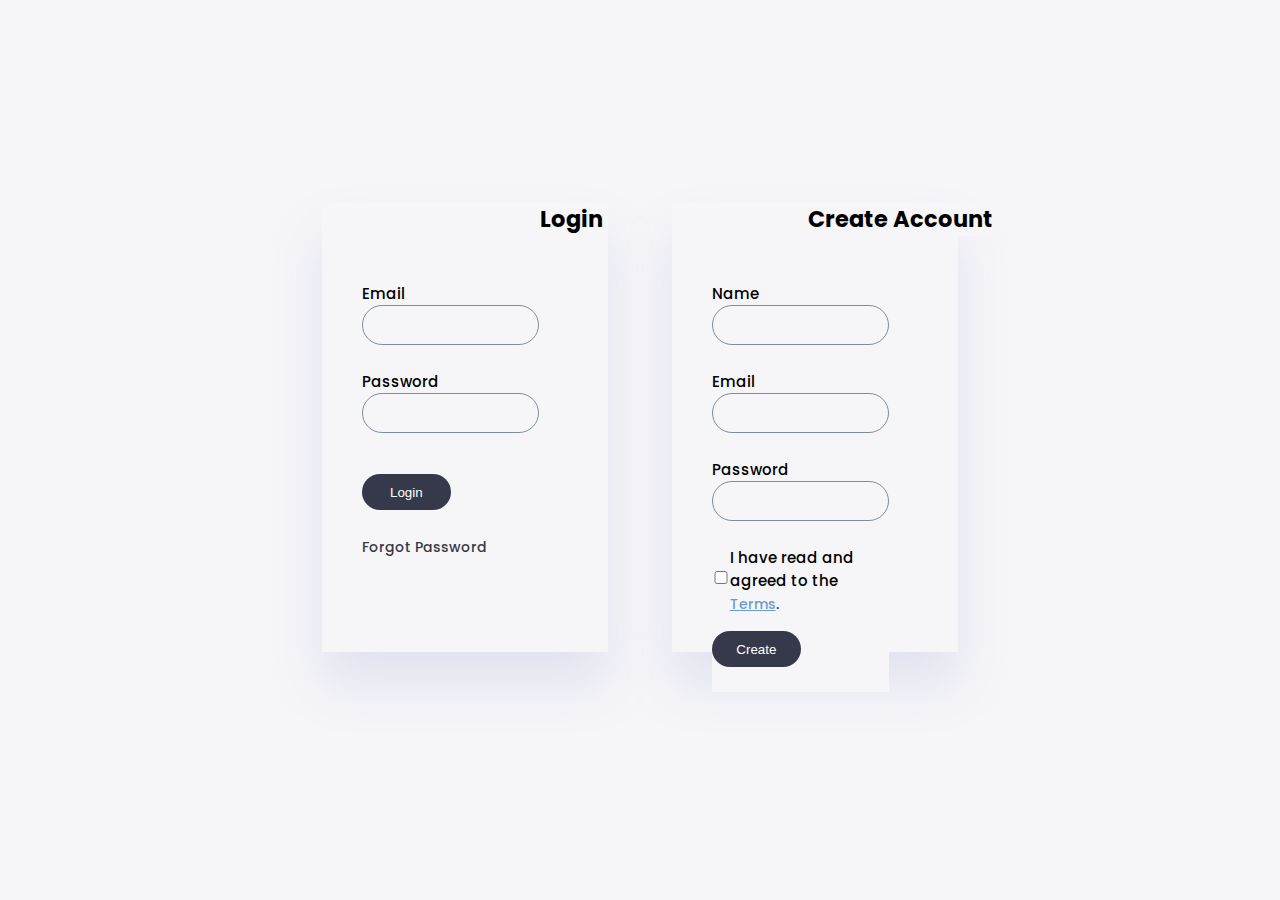
==== form/minimalist-forms-1/index.html @ ad121b38 "portfolio HTML" ====
<!DOCTYPE html>
<html lang="en">
<head>
    <meta charset="UTF-8">
    <meta name="viewport" content="width=device-width, initial-scale=1.0">
    <!-- Style CSS -->
    <link rel="stylesheet" href="style.css">
    <title>Minimalist Form | david-7279</title>
</head>
<body>
    <!-- Main Content -->
    <main>
        <div class="main-content">
            <div class="container">
            <!-- Form Login -->
            <div class="left">
                <h2 class="title-login">Login</h2>
                <div class="form-box">
                    <form action="page.php" method="POST">
                            <label for="email">Email</label>
                            <input type="email" id="email" name="email" required>                            
                            <label for="lname">Password</label>
                            <input type="password" id="password" name="password" maxlength="30" required>
                            <input type="submit" value="Login">
                            <br>
                            <a href="#">Forgot Password</a>
                    </form>
                </div>
            </div>
            <!-- End Of Form Login-->

            <!-- Form Create -->
                <div class="right">
                    <h2 class="title-create">Create Account</h2>
                    <div class="form-box">
                        <form action="page.php" method="POST">    
                                <label for="name">Name</label>
                                <input type="text" id="name" name="name" required>
                                <label for="email">Email</label>
                                <input type="email" id="email" name="email" required>
                                <label for="lname">Password</label>
                                <input type="password" id="password" name="password" maxlength="30" required>
           
                            <div class="checkbox">
                                <input type="checkbox" id="checkbox" name="checkbox"required>
                                    <label for="terms"> I have read and agreed to the <a href="https://www.google.com/" target="_blank"><u class="active">Terms</u>.</a></label>
                            </div>   
                                <input type="submit" value="Create"> 
                        </form>
                    </div>
                </div>
                <!-- End Of Form Create-->
            </div>
        </div>
    </main>
    <!-- End Of Main Content -->
</body>
</html>
---- form/minimalist-forms-1/style.css ----
@import url('https://fonts.googleapis.com/css2?family=Poppins:wght@300;400;500;600;700;800&display=swap');

/* Variables */
:root{
    --color-primary: #6C9BCF;
    --color-white: #fff;
    --color-info-dark: #7d8da1;
    --color-dark: #363949;
    --color-light: rgba(132, 139, 200, 0.18);
    --color-background: #f6f6f9;

    --card-border-radius: 2rem;

    --box-shadow: 0 2rem 3rem var(--color-light);
    --box-shadow-hover: 0 1rem 1.5rem var(--color-light);
}
/* End Of Variables */

*{
    margin: 0;
    padding: 0;
    outline: 0;
    appearance: 0;
    text-decoration: none;
    box-sizing: border-box;
    background-color: var(--color-background);
}

body{
    font-weight: 500;
    font-size: 15px;
    font-family: 'Poppins', sans-serif;
}

.main-content {
    padding: 200px 0 20px;
    margin-bottom: 2rem;
}

/* Title Forms Login and Create */
.title-create,
.title-login {
    position: absolute;
}

.title-create {
    margin-left: 8.5rem ;
}

.title-login {
    margin-left: 13.6rem;
}
/* End Of Title Forms Login and Create */

.container{
    display: flex;
    justify-content: space-between;
    align-items: flex-start;
    width: 50%;
    height: 50vh;
    background: var(--color-background);
    margin: 0 auto;
    border: 2px solid var(--color-background);
    transition: all 0.3s ease;
}

/* Form Login */
.container .left {
    float: left;
    width: 50%;
    height: 50vh;
    background: var(--color-background);
    box-shadow: var(--box-shadow);
    box-sizing: border-box;
    margin-right: 2rem;
    transition: all 0.3s ease;
}

/* Form Create */
.container .right {
    float: right;
    width: 50%;
    height: 50vh;
    background: var(--color-background);
    box-shadow: var(--box-shadow);
    box-sizing: border-box;
    margin-left: 2rem;
    transition: all 0.3s ease;
}

.container .right:hover,
.container .left:hover {
    box-shadow: var(--box-shadow-hover);
}

.form-box{
    width: 90%;
    height: 50vh;
    padding: 80px 40px;
    box-sizing: border-box;
    background: var(--color-background);
}

/* Forms Inputs */
.form-box input {
    width: 100% ;
    margin-bottom: 25px;
}

.form-box input[type="text"],
.form-box input[type="email"],
.form-box input[type="password"] {
    border: 1px solid var(--color-info-dark);
    border-radius: var(--card-border-radius);
    height: 2.5rem;
    width: 100%;
    padding: 10px;
}
 
.form-box input[type="submit"] {
    margin-top: 1rem;
    width: 50%;
    border: none;
    outline: none;
    height: 4vh;
    color: var(--color-white);
    background: var(--color-dark);
    border-radius: var(--card-border-radius);
    cursor: pointer;
    transition: all 0.5s ease-in-out;
}

.form-box input[type="submit"]:hover {
   background: var(--color-primary);
}
.form-box .checkbox {
    padding: 0;
    display: flex;
    justify-content: flex-start; /* Alinhe à esquerda */
    align-items: center;
}

.form-box input[type="checkbox"] {
    margin-top: 1.2rem;
    width: 2rem;
    height: 1.5vh;
    color: var(--color-white);
    background: var(--color-dark);
    cursor: pointer;
    transition: all 0.5s ease-in-out;
}

.form-box a{
    color: var(--color-dark);
    border: none;
    font-size: 14px;
    transition: all 0.3s ease;
 }

 .form-box a:hover{
    color: var(--color-primary);
 }

.form-box label u {
    color: var(--color-primary);
    text-decoration: underline;
}
/* End Of Forms */

/* Responsive */ 
@media (max-width: 1200px) {
    .container {
        flex-direction: column;
    }

    .container .left,
    .container .right {
        width: 100%;
        margin: 0;
    }

    .form-container {
        display: flex;
        flex-direction: column;
        align-items: center;
    }

    .form-box {
        width: 100%;
        margin: 0 0 2rem;
    }

    .form-box .forgot-password {
        text-align: center;
    }

    .container .right {
        order: 1;
        margin-top: 2.5rem;
    }

    .title-login, .title-create {
        text-align: center;
        margin: auto;
    }

    .title-create {
        margin-left: 9rem;
    }
    
    .title-login {
        margin-left: 12rem;
    }
}

@media (max-width: 768px) {
    .container {
        flex-direction: column;
    }

    .container .left,
    .container .right {
        width: 100%;
        margin: 0;
    }

    .form-container {
        display: flex;
        flex-direction: column;
        align-items: center;
    }

    .form-box {
        width: 100%;
        margin: 0 0 2rem;
    }

    .form-box .forgot-password {
        text-align: center;
    }

    .container .right {
        order: 1;
        margin-top: 2.5rem;
    }

    .title-login, .title-create {
        text-align: center;
        margin: auto;
    }

    .title-create {
        right: 37%;
    }
    
    .title-login {
        left: 45%;
    }
}
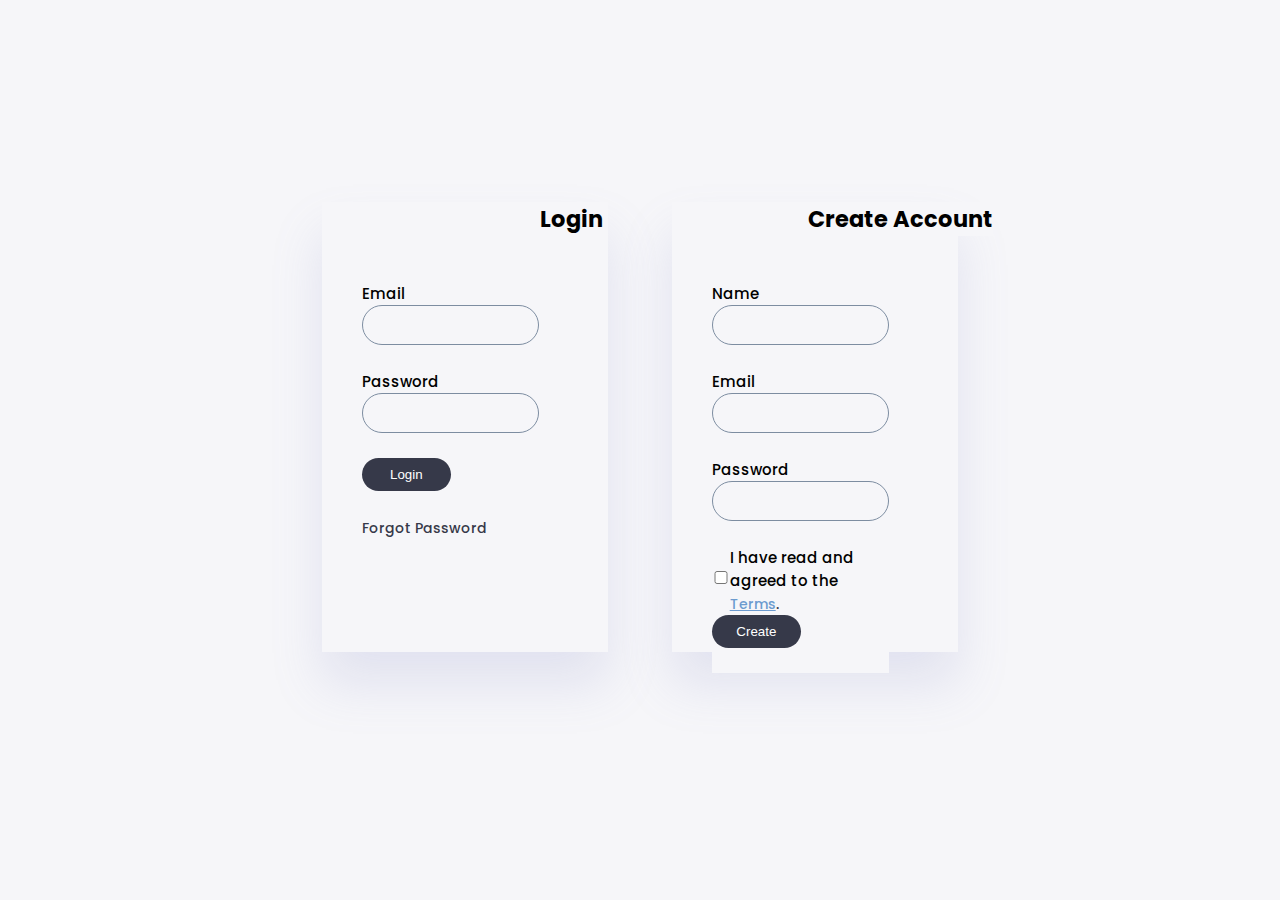
==== commit c6f5ceb4: "Formspree Configuration,  ReadMe | david-7279" ====
--- a/form/minimalist-forms-1/index.html
+++ b/form/minimalist-forms-1/index.html
@@ -4,7 +4,7 @@
     <meta charset="UTF-8">
     <meta name="viewport" content="width=device-width, initial-scale=1.0">
     <!-- Style CSS -->
-    <link rel="stylesheet" href="style.css">
+    <link rel="stylesheet" href="assets/style.css">
     <title>Minimalist Form | david-7279</title>
 </head>
 <body>
@@ -16,7 +16,7 @@
             <div class="left">
                 <h2 class="title-login">Login</h2>
                 <div class="form-box">
-                    <form action="page.php" method="POST">
+                    <form action="https://formspree.io/f/xeqbdnlq" method="POST">
                             <label for="email">Email</label>
                             <input type="email" id="email" name="email" required>                            
                             <label for="lname">Password</label>
@@ -33,7 +33,7 @@
                 <div class="right">
                     <h2 class="title-create">Create Account</h2>
                     <div class="form-box">
-                        <form action="page.php" method="POST">    
+                        <form action="https://formspree.io/f/xeqbdnlq" method="POST">    
                                 <label for="name">Name</label>
                                 <input type="text" id="name" name="name" required>
                                 <label for="email">Email</label>
--- a/form/minimalist-forms-1/assets/style.css
+++ b/form/minimalist-forms-1/assets/style.css
@@ -0,0 +1,258 @@
+@import url('https://fonts.googleapis.com/css2?family=Poppins:wght@300;400;500;600;700;800&display=swap');
+
+/* Variables */
+:root{
+    --color-primary: #6C9BCF;
+    --color-white: #fff;
+    --color-info-dark: #7d8da1;
+    --color-dark: #363949;
+    --color-light: rgba(132, 139, 200, 0.18);
+    --color-background: #f6f6f9;
+
+    --card-border-radius: 2rem;
+
+    --box-shadow: 0 2rem 3rem var(--color-light);
+    --box-shadow-hover: 0 1rem 1.5rem var(--color-light);
+}
+/* End Of Variables */
+
+*{
+    margin: 0;
+    padding: 0;
+    outline: 0;
+    appearance: 0;
+    text-decoration: none;
+    box-sizing: border-box;
+    background-color: var(--color-background);
+}
+
+body{
+    font-weight: 500;
+    font-size: 15px;
+    font-family: 'Poppins', sans-serif;
+}
+
+.main-content {
+    padding: 200px 0 20px;
+    margin-bottom: 2rem;
+}
+
+/* Title Forms Login and Create */
+.title-create,
+.title-login {
+    position: absolute;
+}
+
+.title-create {
+    margin-left: 8.5rem ;
+}
+
+.title-login {
+    margin-left: 13.6rem;
+}
+/* End Of Title Forms Login and Create */
+
+.container{
+    display: flex;
+    justify-content: space-between;
+    align-items: flex-start;
+    width: 50%;
+    height: 50vh;
+    background: var(--color-background);
+    margin: 0 auto;
+    border: 2px solid var(--color-background);
+    transition: all 0.3s ease;
+}
+
+/* Form Login */
+.container .left {
+    float: left;
+    width: 50%;
+    height: 50vh;
+    background: var(--color-background);
+    box-shadow: var(--box-shadow);
+    box-sizing: border-box;
+    margin-right: 2rem;
+    transition: all 0.3s ease;
+}
+
+/* Form Create */
+.container .right {
+    float: right;
+    width: 50%;
+    height: 50vh;
+    background: var(--color-background);
+    box-shadow: var(--box-shadow);
+    box-sizing: border-box;
+    margin-left: 2rem;
+    transition: all 0.3s ease;
+}
+
+.container .right:hover,
+.container .left:hover {
+    box-shadow: var(--box-shadow-hover);
+}
+
+.form-box{
+    width: 90%;
+    height: 50vh;
+    padding: 80px 40px;
+    box-sizing: border-box;
+    background: var(--color-background);
+}
+
+/* Forms Inputs */
+.form-box input {
+    width: 100% ;
+    margin-bottom: 25px;
+}
+
+.form-box input[type="text"],
+.form-box input[type="email"],
+.form-box input[type="password"] {
+    border: 1px solid var(--color-info-dark);
+    border-radius: var(--card-border-radius);
+    height: 2.5rem;
+    width: 100%;
+    padding: 10px;
+}
+ 
+.form-box input[type="submit"] {
+    width: 50%;
+    border: none;
+    outline: none;
+    height: 3.7vh;
+    color: var(--color-white);
+    background: var(--color-dark);
+    border-radius: var(--card-border-radius);
+    cursor: pointer;
+    transition: all 0.5s ease-in-out;
+}
+
+.form-box input[type="submit"]:hover {
+   background: var(--color-primary);
+}
+.form-box .checkbox {
+    padding: 0;
+    display: flex;
+    justify-content: flex-start; /* Alinhe à esquerda */
+    align-items: center;
+}
+
+.form-box input[type="checkbox"] {
+    margin-top: 1.2rem;
+    width: 2rem;
+    height: 1.5vh;
+    color: var(--color-white);
+    background: var(--color-dark);
+    cursor: pointer;
+    transition: all 0.5s ease-in-out;
+}
+
+.form-box a{
+    color: var(--color-dark);
+    border: none;
+    font-size: 14px;
+    transition: all 0.3s ease;
+ }
+
+ .form-box a:hover{
+    color: var(--color-primary);
+ }
+
+.form-box label u {
+    color: var(--color-primary);
+    text-decoration: underline;
+}
+/* End Of Forms */
+
+/* Responsive */ 
+@media (max-width: 1200px) {
+    .container {
+        flex-direction: column;
+    }
+
+    .container .left,
+    .container .right {
+        width: 100%;
+        margin: 0;
+    }
+
+    .form-container {
+        display: flex;
+        flex-direction: column;
+        align-items: center;
+    }
+
+    .form-box {
+        width: 100%;
+        margin: 0 0 2rem;
+    }
+
+    .form-box .forgot-password {
+        text-align: center;
+    }
+
+    .container .right {
+        order: 1;
+        margin-top: 2.5rem;
+    }
+
+    .title-login, .title-create {
+        text-align: center;
+        margin: auto;
+    }
+
+    .title-create {
+        margin-left: 9rem;
+    }
+    
+    .title-login {
+        margin-left: 12rem;
+    }
+}
+
+@media (max-width: 768px) {
+    .container {
+        flex-direction: column;
+    }
+
+    .container .left,
+    .container .right {
+        width: 100%;
+        margin: 0;
+    }
+
+    .form-container {
+        display: flex;
+        flex-direction: column;
+        align-items: center;
+    }
+
+    .form-box {
+        width: 100%;
+        margin: 0 0 2rem;
+    }
+
+    .form-box .forgot-password {
+        text-align: center;
+    }
+
+    .container .right {
+        order: 1;
+        margin-top: 2.5rem;
+    }
+
+    .title-login, .title-create {
+        text-align: center;
+        margin: auto;
+    }
+
+    .title-create {
+        right: 37%;
+    }
+    
+    .title-login {
+        left: 45%;
+    }
+}
